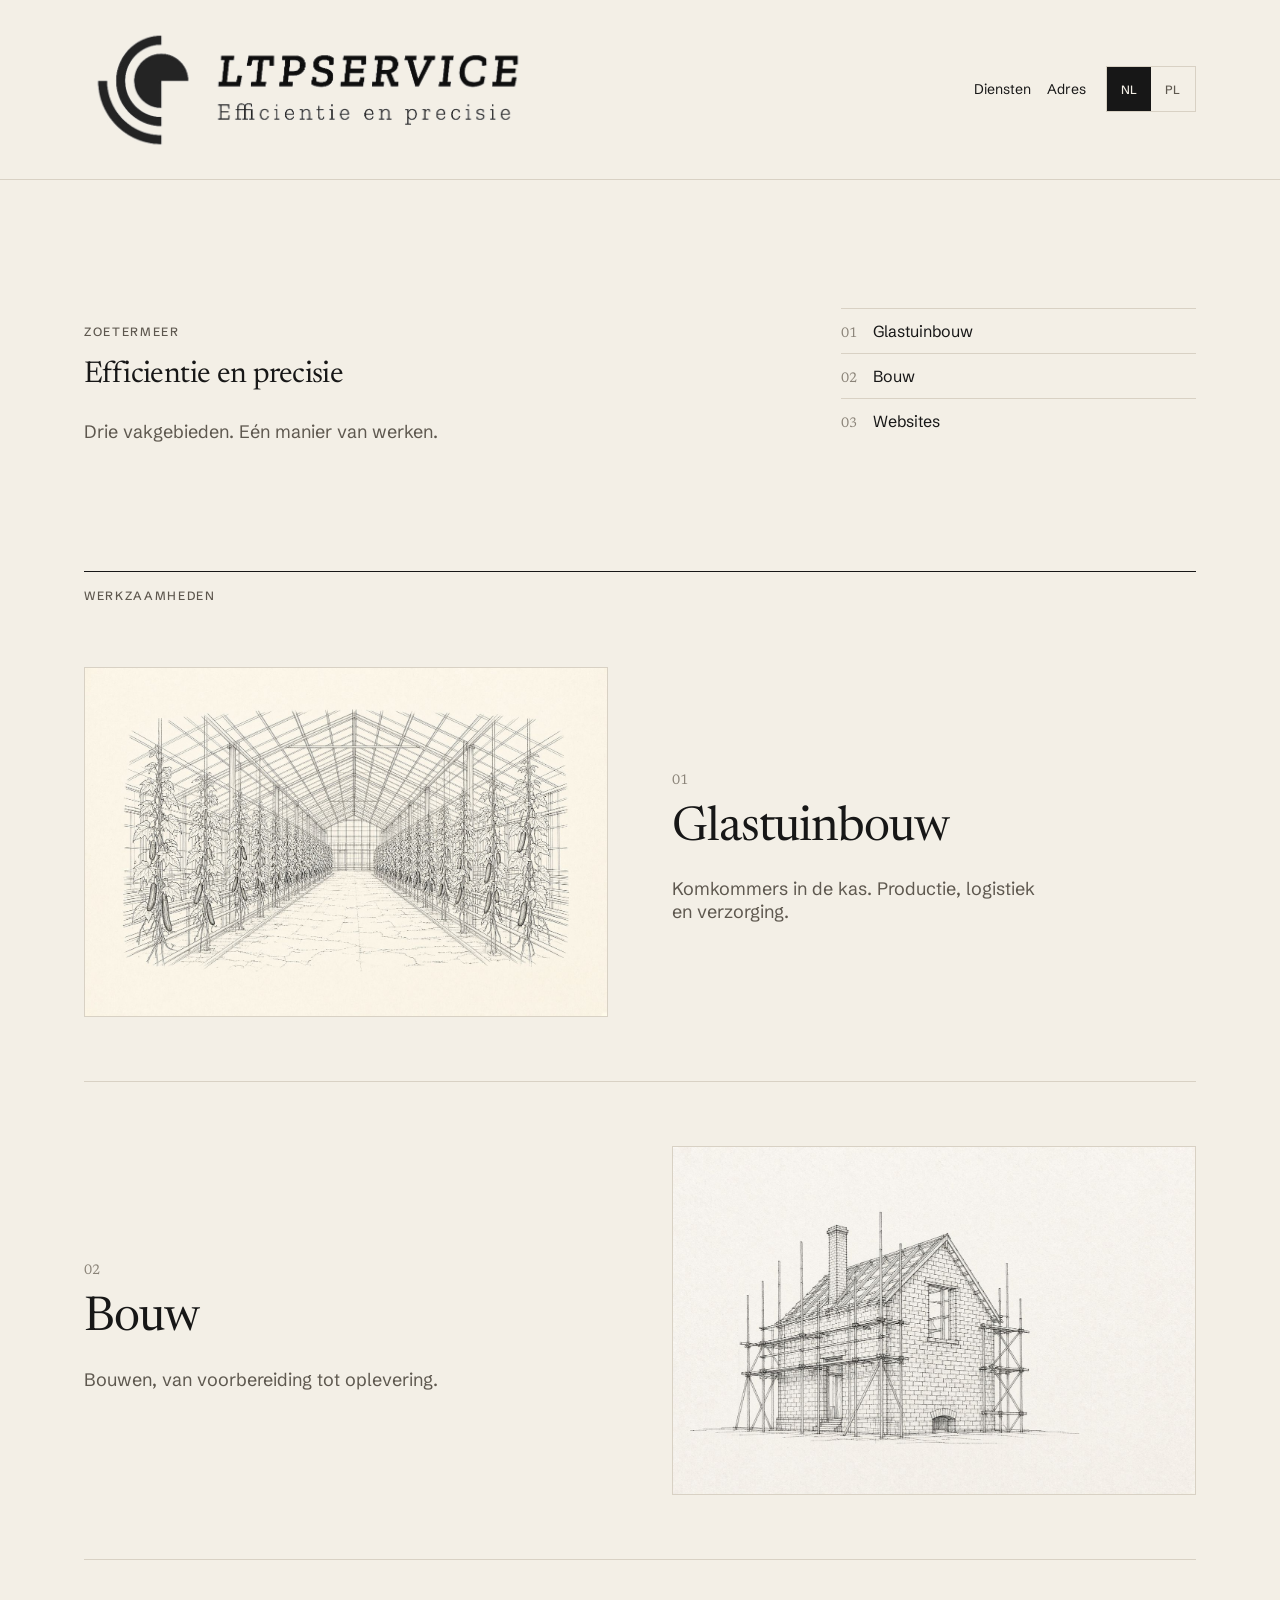
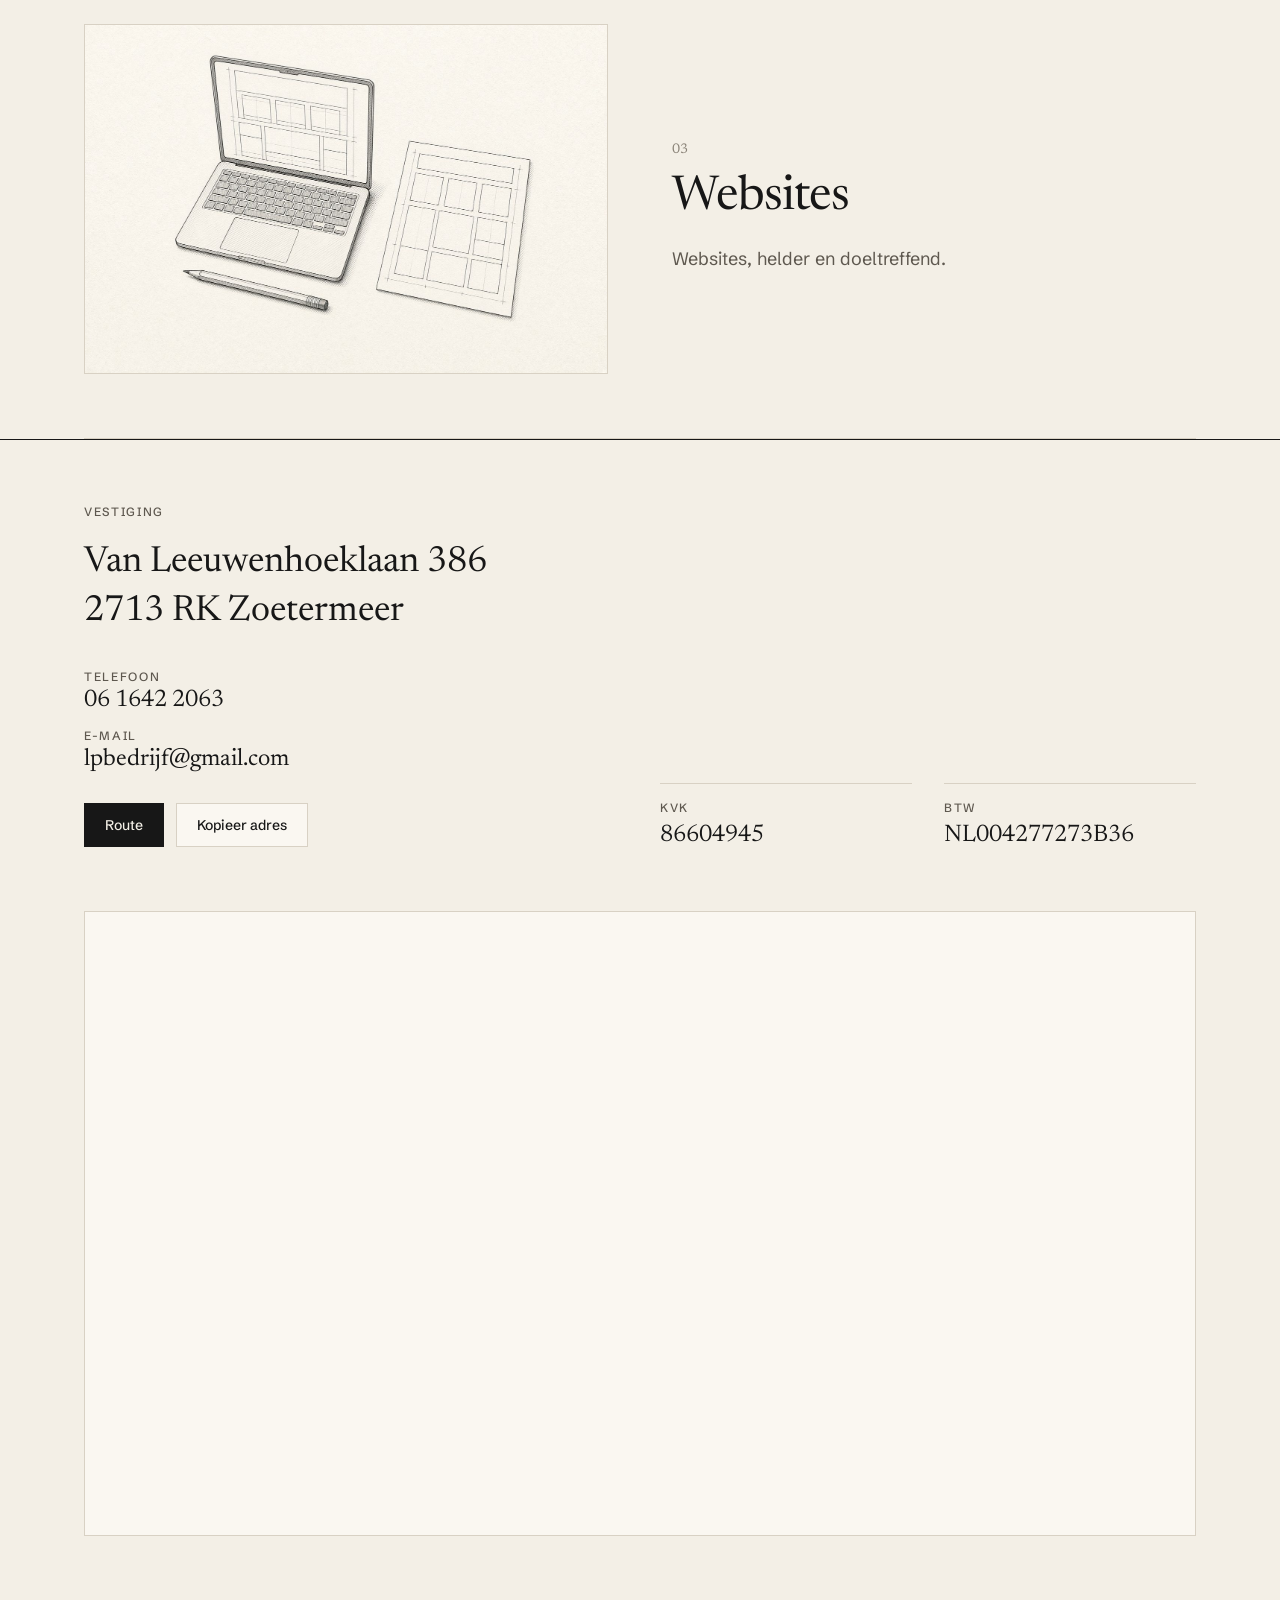
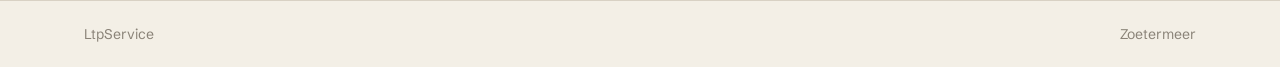
==== docs/index.html @ ec8507dd "Add the site for the ltp-service.nl domain." ====
<!DOCTYPE html>
<html lang="nl">
<head>
  <meta charset="utf-8">
  <meta name="viewport" content="width=device-width, initial-scale=1">
  <title>LtpService</title>
  <meta name="description" content="LtpService in Zoetermeer. Glastuinbouw, bouw en websites. Efficientie en precisie.">
  <meta name="theme-color" content="#f3efe6">
  <link rel="icon" href="logo.png">
  <link rel="preconnect" href="https://fonts.googleapis.com">
  <link rel="preconnect" href="https://fonts.gstatic.com" crossorigin>
  <link rel="stylesheet" href="https://fonts.googleapis.com/css2?family=Newsreader:ital,opsz,wght@0,6..72,400;0,6..72,500&family=Schibsted+Grotesk:wght@400;500;600&display=swap">
  <style>
    :root {
      --paper: #f3efe6;
      --ink: #171717;
      --muted: #5e584f;
      --faint: #8a8378;
      --line: #d8d1c4;
      --panel: #faf7f1;
      --sans: "Schibsted Grotesk", ui-sans-serif, system-ui, sans-serif;
      --serif: "Newsreader", Palatino, Georgia, serif;
    }
    * { box-sizing: border-box; }
    html { scroll-behavior: smooth; -webkit-font-smoothing: antialiased; }
    body { margin: 0; background: var(--paper); color: var(--ink); font-family: var(--sans); }
    h1, h2 { text-wrap: balance; }
    p { text-wrap: pretty; }
    a { color: inherit; text-decoration: none; }
    button, [role="button"] { cursor: pointer; }
    :focus-visible { outline: 2px solid var(--ink); outline-offset: 3px; }
    img { display: block; max-width: 100%; }
    .wrap { width: min(72rem, 100%); margin-inline: auto; padding-inline: 1.25rem; }
    header { position: sticky; top: 0; z-index: 10; background: var(--paper); border-bottom: 1px solid var(--line); }
    .bar { display: flex; flex-direction: column; gap: 1rem; padding-block: 1.25rem; }
    .logo { width: min(100%, 28rem); height: auto; }
    .tools { display: flex; align-items: center; gap: 1.25rem; }
    nav { display: flex; gap: 1rem; font-size: 0.875rem; }
    nav a:hover, .contact a:hover { color: var(--muted); }
    .langs { display: flex; border: 1px solid var(--line); }
    .langs button { min-width: 2.75rem; min-height: 2.75rem; border: 0; background: var(--paper); color: var(--muted); font: inherit; font-size: 0.75rem; font-weight: 500; letter-spacing: 0.04em; }
    .langs button[aria-pressed="true"] { background: var(--ink); color: var(--paper); }
    .hero { display: grid; gap: 3rem; padding-block: 4rem 3rem; }
    .kicker { margin: 0; font-size: 0.75rem; font-weight: 500; letter-spacing: 0.14em; text-transform: uppercase; color: var(--muted); }
    h1 { margin: 1rem 0 0; max-width: 36rem; font-family: var(--serif); font-weight: 400; font-size: 1.5rem; letter-spacing: -0.02em; line-height: 1.35; }
    .lead { margin: 1.5rem 0 0; max-width: 28rem; font-size: 1.125rem; color: var(--muted); }
    .index { list-style: none; margin: 0; padding: 0; display: flex; flex-direction: column; }
    .index a { display: flex; align-items: baseline; gap: 1rem; border-top: 1px solid var(--line); padding-block: 0.75rem; }
    .index a:hover span:last-child { color: var(--muted); }
    .num { font-family: var(--serif); font-size: 0.875rem; color: var(--faint); font-variant-numeric: tabular-nums; }
    .label { margin: 0; border-top: 1px solid var(--ink); padding-top: 1rem; font-size: 0.75rem; font-weight: 500; letter-spacing: 0.14em; text-transform: uppercase; color: var(--muted); }
    article { display: grid; align-items: center; gap: 2rem; border-bottom: 1px solid var(--line); padding-block: 3rem; scroll-margin-top: 12rem; }
    .frame { overflow: hidden; border: 1px solid var(--line); background: var(--panel); }
    .frame img { width: 100%; height: auto; transition: transform 400ms cubic-bezier(0.22, 1, 0.36, 1); }
    .frame:hover img { transform: scale(1.018); }
    h2 { margin: 0.75rem 0 0; font-family: var(--serif); font-weight: 400; font-size: 2.25rem; letter-spacing: -0.02em; line-height: 1.15; }
    article p:last-child { margin: 1.25rem 0 0; max-width: 24rem; font-size: 1.125rem; color: var(--muted); }
    #adres { scroll-margin-top: 12rem; border-top: 1px solid var(--ink); }
    .facts { display: grid; gap: 2.5rem; padding-block: 4rem; }
    address { margin-top: 1.25rem; font-family: var(--serif); font-style: normal; font-size: 1.875rem; line-height: 1.35; }
    .contact { display: flex; flex-direction: column; gap: 1rem; margin-top: 2rem; }
    .contact span:first-child { display: block; margin-bottom: 0.25rem; font-size: 0.75rem; font-weight: 500; letter-spacing: 0.14em; text-transform: uppercase; color: var(--muted); }
    .contact span:last-child { font-family: var(--serif); font-size: 1.5rem; }
    .actions { display: flex; flex-wrap: wrap; gap: 0.75rem; margin-top: 2rem; }
    .actions a, .actions button { display: inline-flex; align-items: center; min-height: 2.75rem; padding-inline: 1.25rem; border: 1px solid var(--line); background: var(--panel); color: var(--ink); font: inherit; font-size: 0.875rem; font-weight: 500; }
    .actions a { border-color: var(--ink); background: var(--ink); color: var(--paper); }
    dl { display: grid; gap: 2rem; align-content: end; margin: 0; }
    dt { font-size: 0.75rem; font-weight: 500; letter-spacing: 0.14em; text-transform: uppercase; color: var(--muted); }
    dd { margin: 0.5rem 0 0; font-family: var(--serif); font-size: 1.5rem; font-variant-numeric: tabular-nums; overflow-wrap: anywhere; }
    .reg { border-top: 1px solid var(--line); padding-top: 1rem; }
    .map { aspect-ratio: 1; overflow: hidden; border: 1px solid var(--line); background: var(--panel); margin-bottom: 4rem; }
    .map iframe { width: 100%; height: 100%; border: 0; }
    footer { border-top: 1px solid var(--line); }
    .foot { display: flex; justify-content: space-between; gap: 1rem; padding-block: 1.5rem; font-size: 0.875rem; color: var(--faint); }
    @media (min-width: 640px) {
      h1 { font-size: 1.875rem; }
      h2 { font-size: 3rem; }
      address { font-size: 2.25rem; }
      .hero { padding-block: 6rem; }
      dl { grid-template-columns: 1fr 1fr; }
    }
    @media (min-width: 768px) {
      article { grid-template-columns: 1fr 1fr; gap: 4rem; padding-block: 4rem; }
      article.reverse .frame { order: 2; }
      .facts { grid-template-columns: 1fr 1fr; }
      .map { aspect-ratio: 16 / 9; }
    }
    @media (min-width: 1024px) {
      .bar { flex-direction: row; align-items: center; justify-content: space-between; gap: 2.5rem; }
      .logo { max-width: 36rem; }
      .hero { grid-template-columns: 2fr 1fr; align-items: end; padding-block: 8rem; }
    }
    @media (prefers-reduced-motion: reduce) {
      html { scroll-behavior: auto; }
      .frame img { transition: none; }
      .frame:hover img { transform: none; }
    }
  </style>
</head>
<body>
  <header>
    <div class="wrap bar">
      <a href="#top" aria-label="LtpService"><img class="logo" src="logo.png" alt="LtpService"></a>
      <div class="tools">
        <nav>
          <a href="#werk" data-nl="Diensten" data-pl="Usługi">Diensten</a>
          <a href="#adres" data-nl="Adres" data-pl="Adres">Adres</a>
        </nav>
        <div class="langs" role="group" aria-label="Taal">
          <button type="button" id="lang-nl" aria-pressed="true">NL</button>
          <button type="button" id="lang-pl" aria-pressed="false">PL</button>
        </div>
      </div>
    </div>
  </header>
  <main id="top">
    <section class="wrap hero">
      <div>
        <p class="kicker">Zoetermeer</p>
        <h1>Efficientie en precisie</h1>
        <p class="lead" data-nl="Drie vakgebieden. Eén manier van werken." data-pl="Trzy dziedziny. Jeden sposób pracy.">Drie vakgebieden. Eén manier van werken.</p>
      </div>
      <ol class="index">
        <li><a href="#kas"><span class="num">01</span><span data-nl="Glastuinbouw" data-pl="Ogrodnictwo szklarniowe">Glastuinbouw</span></a></li>
        <li><a href="#bouw"><span class="num">02</span><span data-nl="Bouw" data-pl="Budownictwo">Bouw</span></a></li>
        <li><a href="#web"><span class="num">03</span><span data-nl="Websites" data-pl="Strony internetowe">Websites</span></a></li>
      </ol>
    </section>
    <section id="werk" class="wrap">
      <p class="label" data-nl="Werkzaamheden" data-pl="Działalność">Werkzaamheden</p>
      <article id="kas">
        <div class="frame"><img src="art/kas.jpg" width="1400" height="933" alt="Lijntekening van een komkommerkas" data-alt-nl="Lijntekening van een komkommerkas" data-alt-pl="Rysunek szklarni z ogórkami"></div>
        <div>
          <p class="num">01</p>
          <h2 data-nl="Glastuinbouw" data-pl="Ogrodnictwo szklarniowe">Glastuinbouw</h2>
          <p data-nl="Komkommers in de kas. Productie, logistiek en verzorging." data-pl="Ogórki szklarniowe. Produkcja, logistyka i pielęgnacja.">Komkommers in de kas. Productie, logistiek en verzorging.</p>
        </div>
      </article>
      <article id="bouw" class="reverse">
        <div class="frame"><img src="art/bouw.jpg" width="1400" height="933" alt="Lijntekening van een bouwplaats" data-alt-nl="Lijntekening van een bouwplaats" data-alt-pl="Rysunek budowy"></div>
        <div>
          <p class="num">02</p>
          <h2 data-nl="Bouw" data-pl="Budownictwo">Bouw</h2>
          <p data-nl="Bouwen, van voorbereiding tot oplevering." data-pl="Budowa, od przygotowania po odbiór.">Bouwen, van voorbereiding tot oplevering.</p>
        </div>
      </article>
      <article id="web">
        <div class="frame"><img src="art/web.jpg" width="1400" height="933" alt="Lijntekening van het maken van een website" data-alt-nl="Lijntekening van het maken van een website" data-alt-pl="Rysunek tworzenia strony internetowej"></div>
        <div>
          <p class="num">03</p>
          <h2 data-nl="Websites" data-pl="Strony internetowe">Websites</h2>
          <p data-nl="Websites, helder en doeltreffend." data-pl="Strony, czytelne i skuteczne.">Websites, helder en doeltreffend.</p>
        </div>
      </article>
    </section>
    <section id="adres">
      <div class="wrap facts">
        <div>
          <p class="kicker" data-nl="Vestiging" data-pl="Siedziba">Vestiging</p>
          <address>Van Leeuwenhoeklaan 386<br>2713 RK Zoetermeer</address>
          <div class="contact">
            <a href="tel:+31616422063"><span data-nl="Telefoon" data-pl="Telefon">Telefoon</span><span>06 1642 2063</span></a>
            <a href="mailto:lpbedrijf@gmail.com"><span>E-mail</span><span>lpbedrijf@gmail.com</span></a>
          </div>
          <div class="actions">
            <a href="https://www.google.com/maps/search/?api=1&query=Van+Leeuwenhoeklaan+386,+2713+RK+Zoetermeer" target="_blank" rel="noreferrer" data-nl="Route" data-pl="Dojazd">Route</a>
            <button type="button" id="copy" data-nl="Kopieer adres" data-pl="Kopiuj adres" data-done-nl="Gekopieerd" data-done-pl="Skopiowano">Kopieer adres</button>
          </div>
        </div>
        <dl>
          <div class="reg"><dt>KvK</dt><dd>86604945</dd></div>
          <div class="reg"><dt>BTW</dt><dd>NL004277273B36</dd></div>
        </dl>
      </div>
      <div class="wrap">
        <div class="map">
          <iframe id="map" title="LtpService op Google Maps" src="https://maps.google.com/maps?q=Van+Leeuwenhoeklaan+386,+2713+RK+Zoetermeer&z=16&hl=nl&output=embed" loading="lazy" referrerpolicy="no-referrer-when-downgrade" allowfullscreen></iframe>
        </div>
      </div>
    </section>
  </main>
  <footer>
    <div class="wrap foot"><span>LtpService</span><span>Zoetermeer</span></div>
  </footer>
  <script>
    var lang = "nl";
    function apply(next) {
      lang = next;
      document.documentElement.lang = next;
      localStorage.setItem("ltp-lang", next);
      document.querySelectorAll("[data-nl]").forEach(function (el) {
        el.textContent = el.getAttribute("data-" + next);
      });
      document.querySelectorAll("[data-alt-nl]").forEach(function (el) {
        el.alt = el.getAttribute("data-alt-" + next);
      });
      document.getElementById("lang-nl").setAttribute("aria-pressed", next === "nl");
      document.getElementById("lang-pl").setAttribute("aria-pressed", next === "pl");
      document.querySelector(".langs").setAttribute("aria-label", next === "nl" ? "Taal" : "Język");
      var map = document.getElementById("map");
      map.title = next === "nl" ? "LtpService op Google Maps" : "LtpService w Google Maps";
      map.src = "https://maps.google.com/maps?q=Van+Leeuwenhoeklaan+386,+2713+RK+Zoetermeer&z=16&hl=" + next + "&output=embed";
    }
    document.getElementById("lang-nl").onclick = function () { apply("nl"); };
    document.getElementById("lang-pl").onclick = function () { apply("pl"); };
    document.getElementById("copy").onclick = function () {
      var button = this;
      navigator.clipboard.writeText("Van Leeuwenhoeklaan 386\n2713 RK Zoetermeer").then(function () {
        button.textContent = button.getAttribute("data-done-" + lang);
        setTimeout(function () { button.textContent = button.getAttribute("data-" + lang); }, 1800);
      });
    };
    var saved = localStorage.getItem("ltp-lang");
    if (saved === "pl" || saved === "nl") apply(saved);
  </script>
</body>
</html>
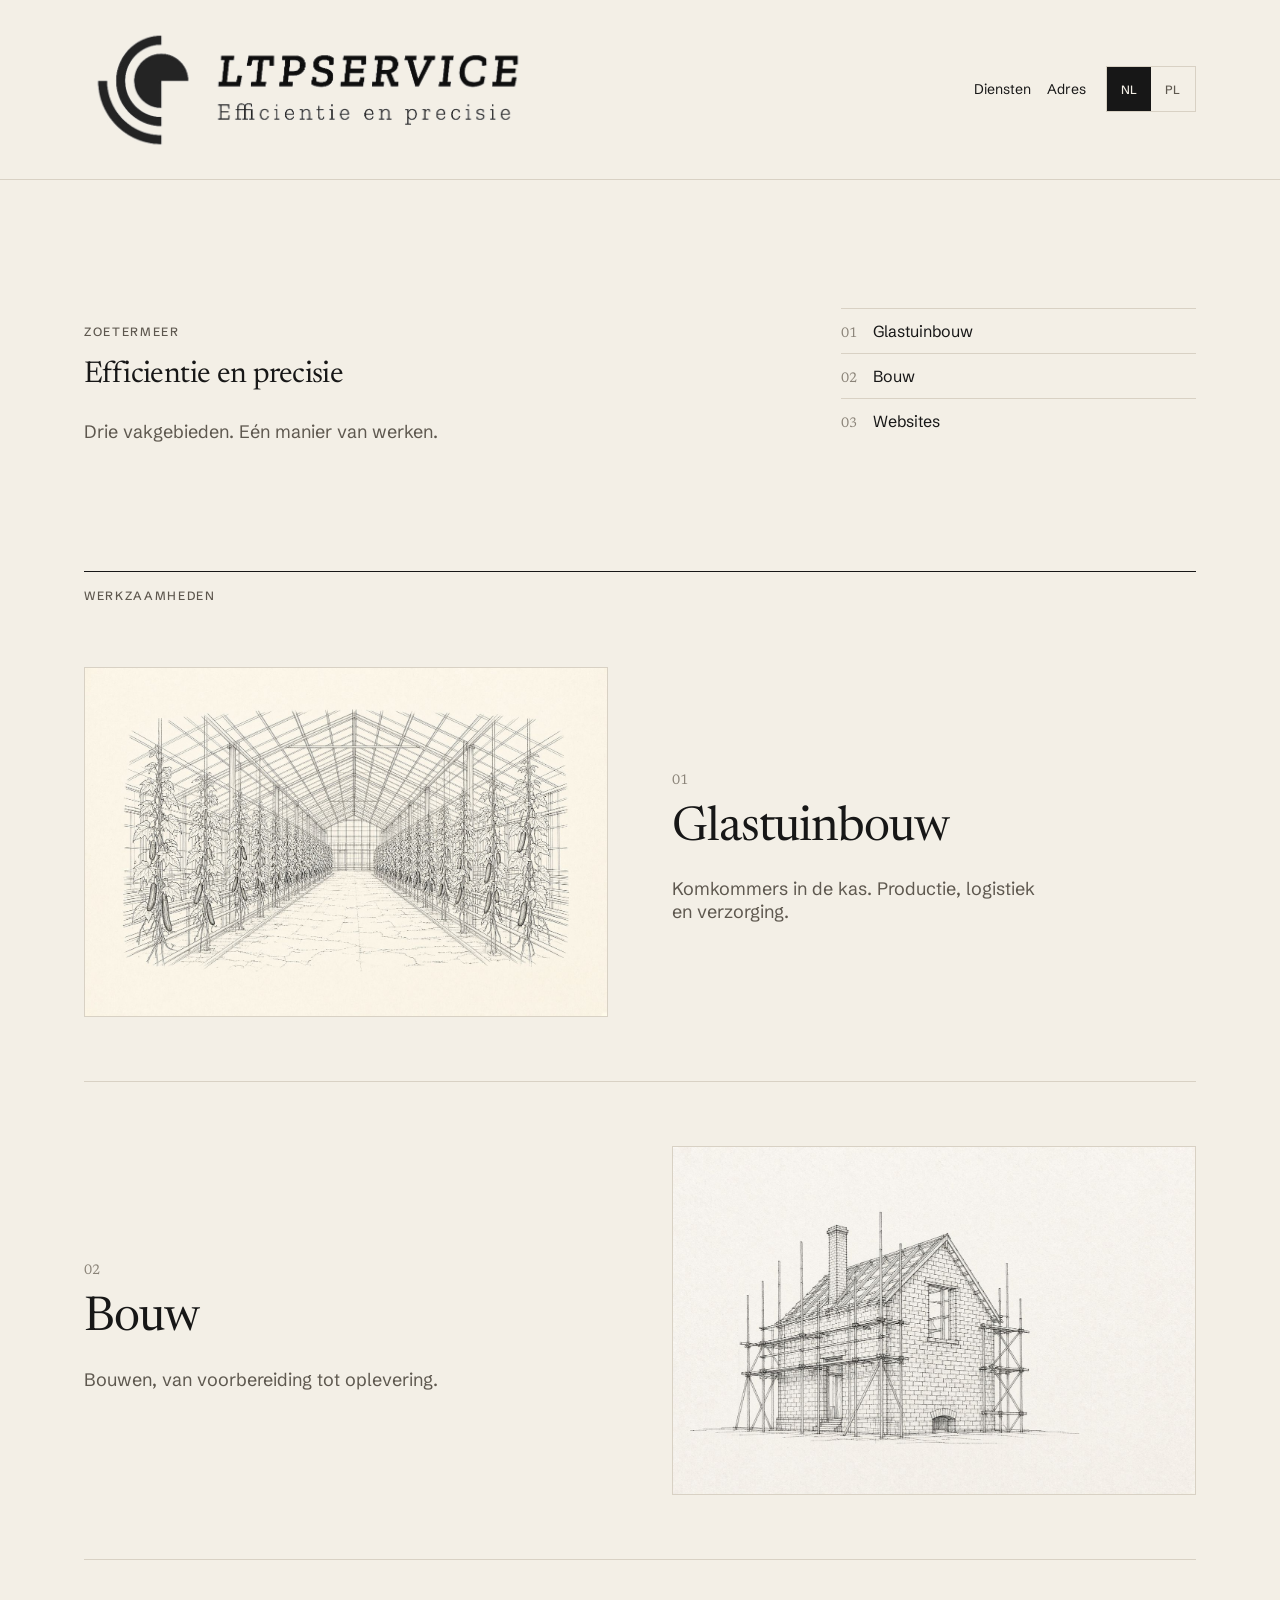
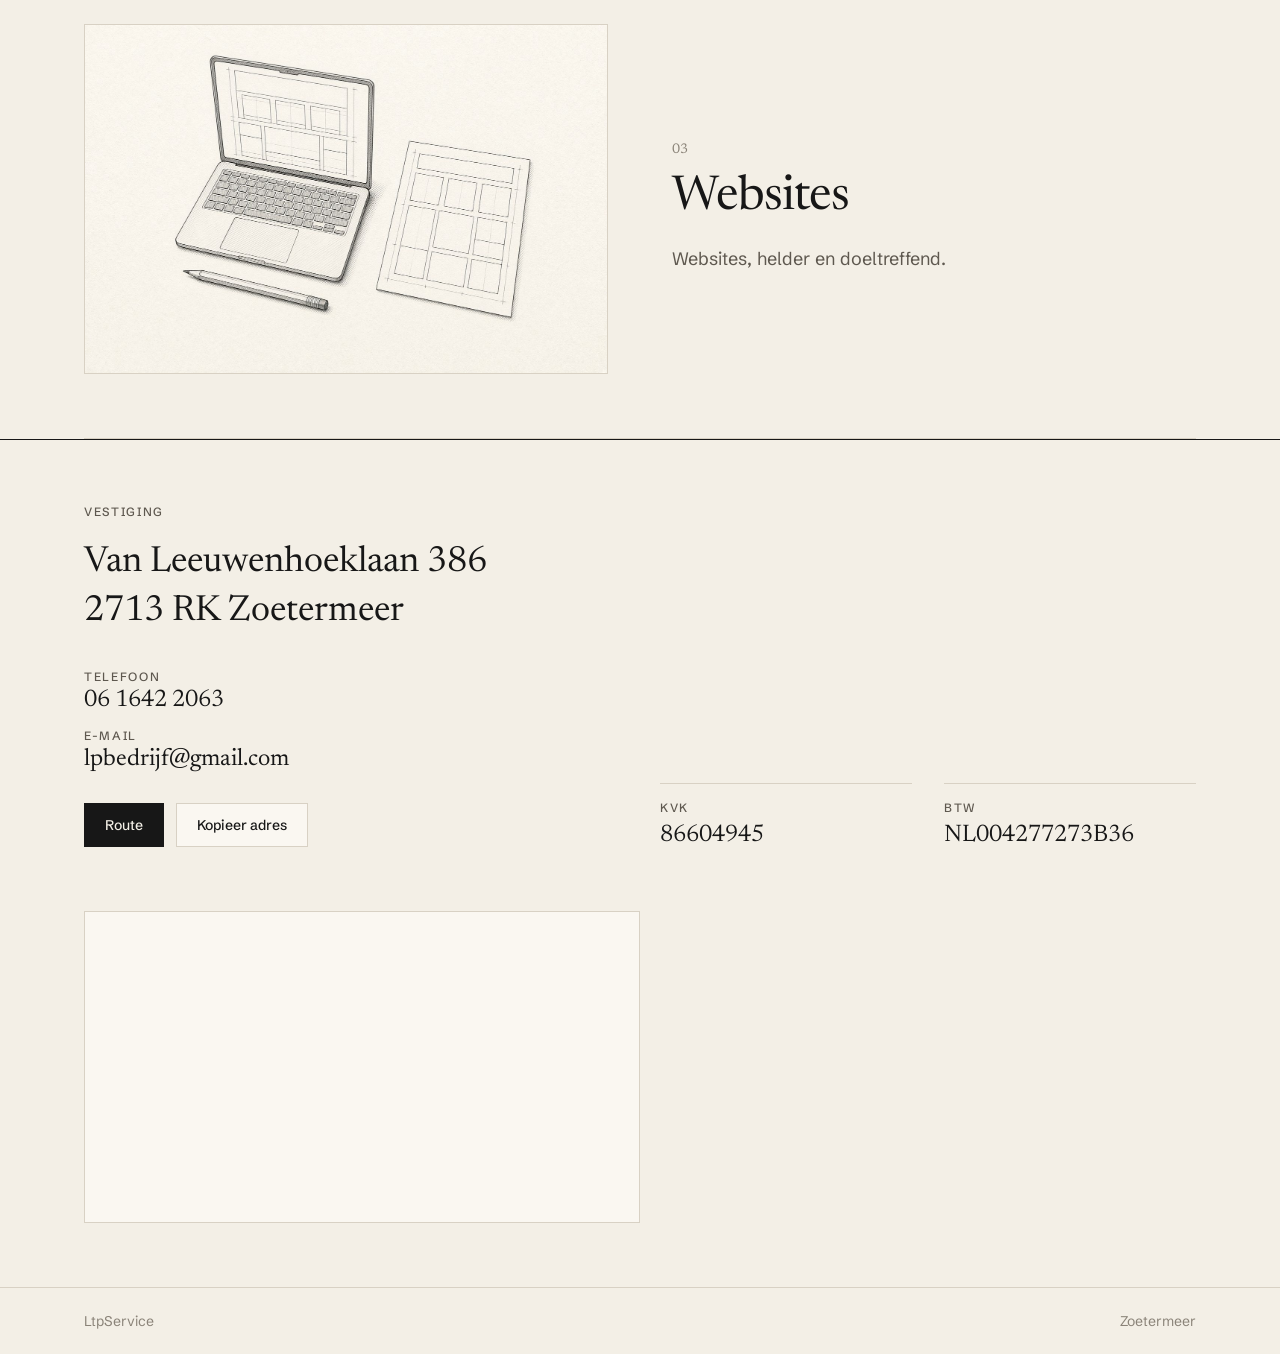
==== commit 01e190bc: "Halveer de kaart bij het adres." ====
--- a/docs/index.html
+++ b/docs/index.html
@@ -68,7 +68,7 @@
     dt { font-size: 0.75rem; font-weight: 500; letter-spacing: 0.14em; text-transform: uppercase; color: var(--muted); }
     dd { margin: 0.5rem 0 0; font-family: var(--serif); font-size: 1.5rem; font-variant-numeric: tabular-nums; overflow-wrap: anywhere; }
     .reg { border-top: 1px solid var(--line); padding-top: 1rem; }
-    .map { aspect-ratio: 1; overflow: hidden; border: 1px solid var(--line); background: var(--panel); margin-bottom: 4rem; }
+    .map { width: 50%; aspect-ratio: 1; overflow: hidden; border: 1px solid var(--line); background: var(--panel); margin-bottom: 4rem; }
     .map iframe { width: 100%; height: 100%; border: 0; }
     footer { border-top: 1px solid var(--line); }
     .foot { display: flex; justify-content: space-between; gap: 1rem; padding-block: 1.5rem; font-size: 0.875rem; color: var(--faint); }
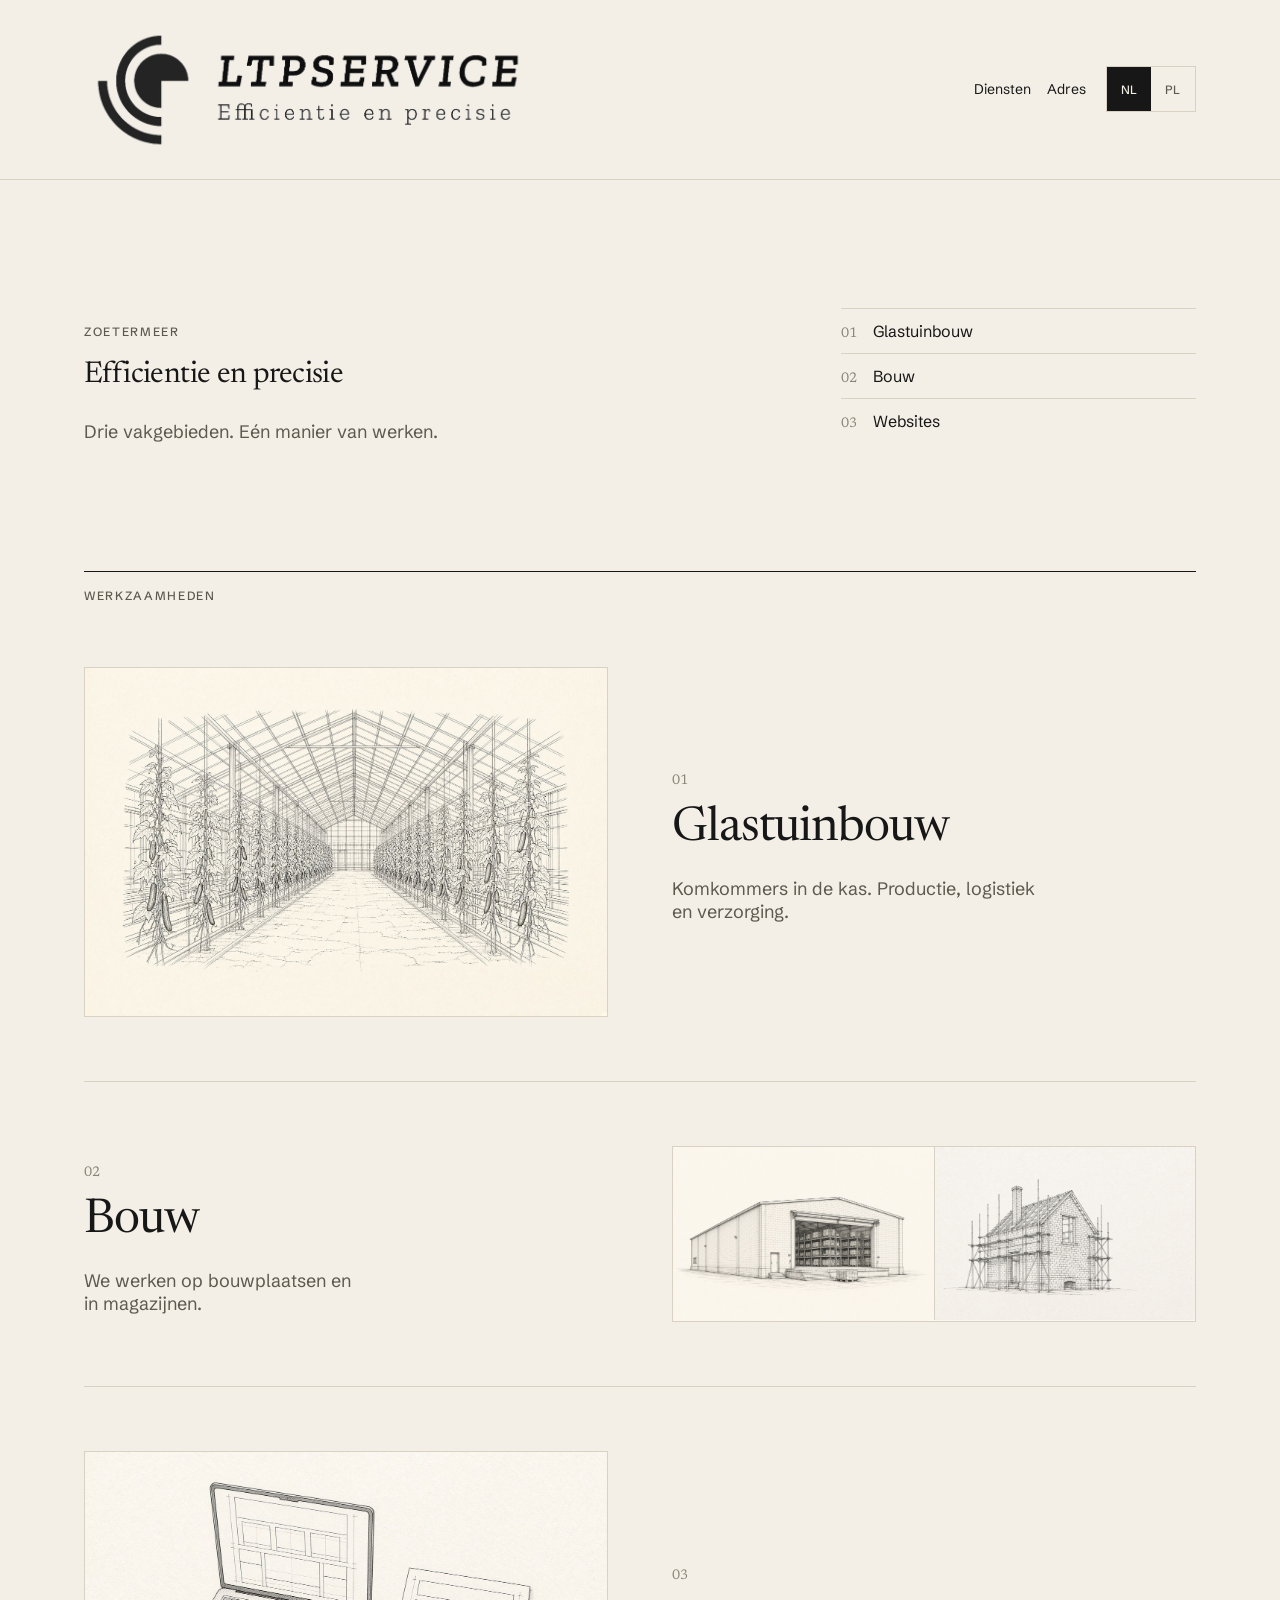
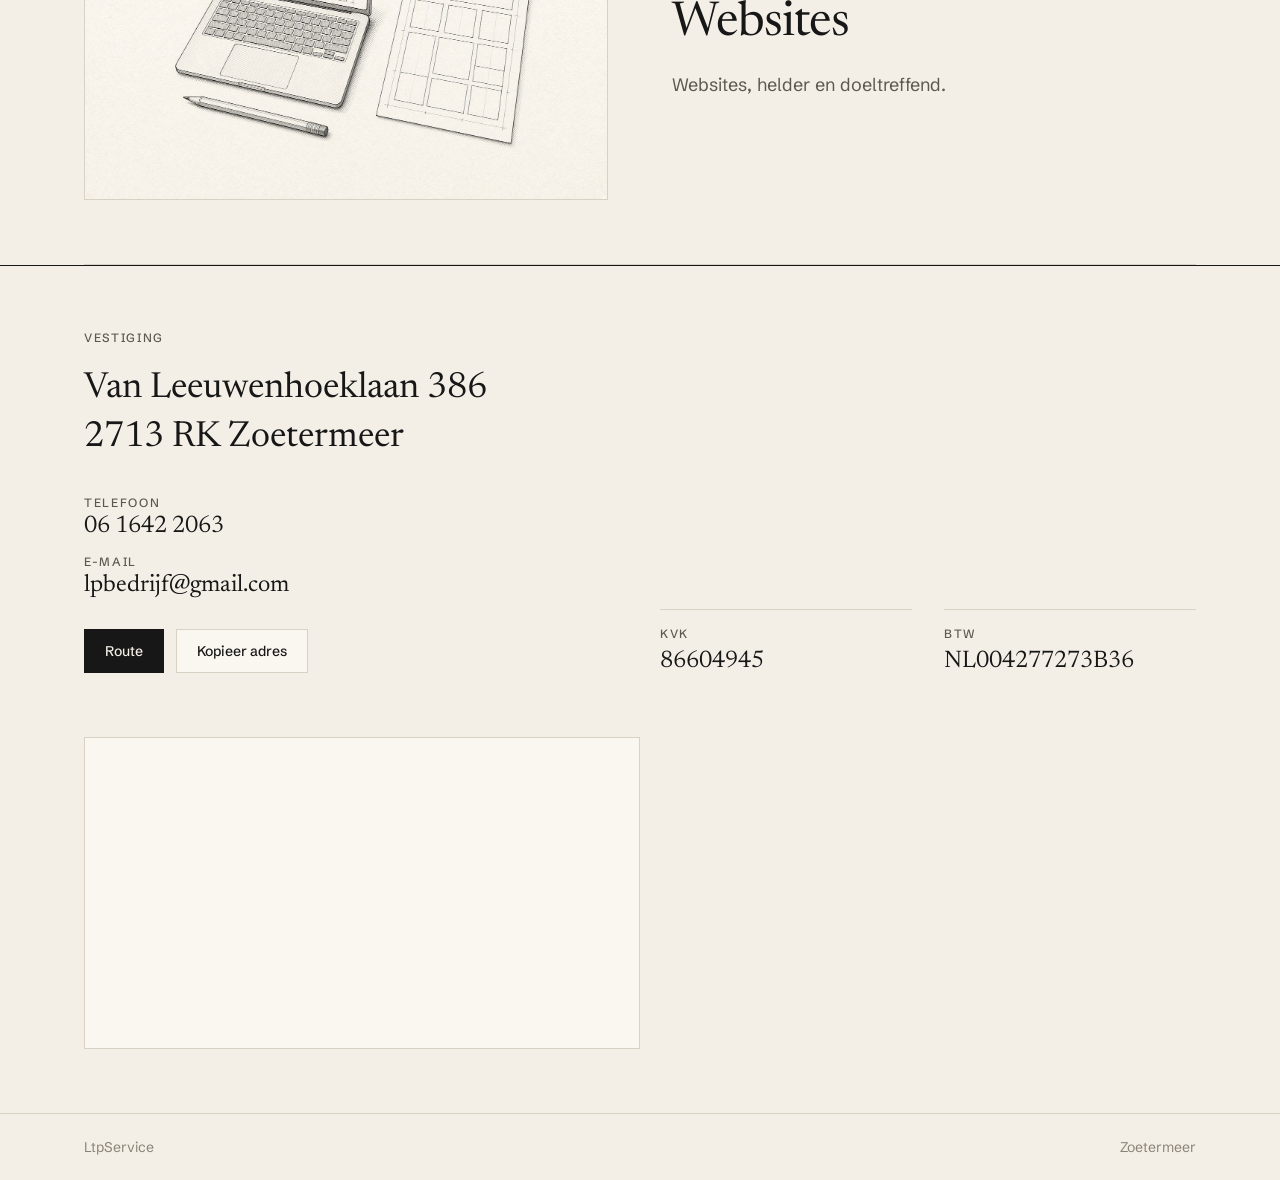
==== commit 335d580b: "Bouw: magazijn en bouwplaats naast elkaar, nieuwe tekst." ====
--- a/docs/index.html
+++ b/docs/index.html
@@ -51,6 +51,8 @@
     .label { margin: 0; border-top: 1px solid var(--ink); padding-top: 1rem; font-size: 0.75rem; font-weight: 500; letter-spacing: 0.14em; text-transform: uppercase; color: var(--muted); }
     article { display: grid; align-items: center; gap: 2rem; border-bottom: 1px solid var(--line); padding-block: 3rem; scroll-margin-top: 12rem; }
     .frame { overflow: hidden; border: 1px solid var(--line); background: var(--panel); }
+    .pair { display: grid; grid-template-columns: 1fr 1fr; }
+    .pair img + img { border-left: 1px solid var(--line); }
     .frame img { width: 100%; height: auto; transition: transform 400ms cubic-bezier(0.22, 1, 0.36, 1); }
     .frame:hover img { transform: scale(1.018); }
     h2 { margin: 0.75rem 0 0; font-family: var(--serif); font-weight: 400; font-size: 2.25rem; letter-spacing: -0.02em; line-height: 1.15; }
@@ -137,11 +139,14 @@
         </div>
       </article>
       <article id="bouw" class="reverse">
-        <div class="frame"><img src="art/bouw.jpg" width="1400" height="933" alt="Lijntekening van een bouwplaats" data-alt-nl="Lijntekening van een bouwplaats" data-alt-pl="Rysunek budowy"></div>
+        <div class="frame pair">
+          <img src="art/magazijn.jpg" width="1400" height="933" alt="Lijntekening van een magazijn" data-alt-nl="Lijntekening van een magazijn" data-alt-pl="Rysunek magazynu">
+          <img src="art/bouw.jpg" width="1400" height="933" alt="Lijntekening van een bouwplaats" data-alt-nl="Lijntekening van een bouwplaats" data-alt-pl="Rysunek budowy">
+        </div>
         <div>
           <p class="num">02</p>
           <h2 data-nl="Bouw" data-pl="Budownictwo">Bouw</h2>
-          <p data-nl="Bouwen, van voorbereiding tot oplevering." data-pl="Budowa, od przygotowania po odbiór.">Bouwen, van voorbereiding tot oplevering.</p>
+          <p data-nl="We werken op bouwplaatsen en in magazijnen." data-pl="Działamy na budowach i magazynach.">We werken op bouwplaatsen en in magazijnen.</p>
         </div>
       </article>
       <article id="web">
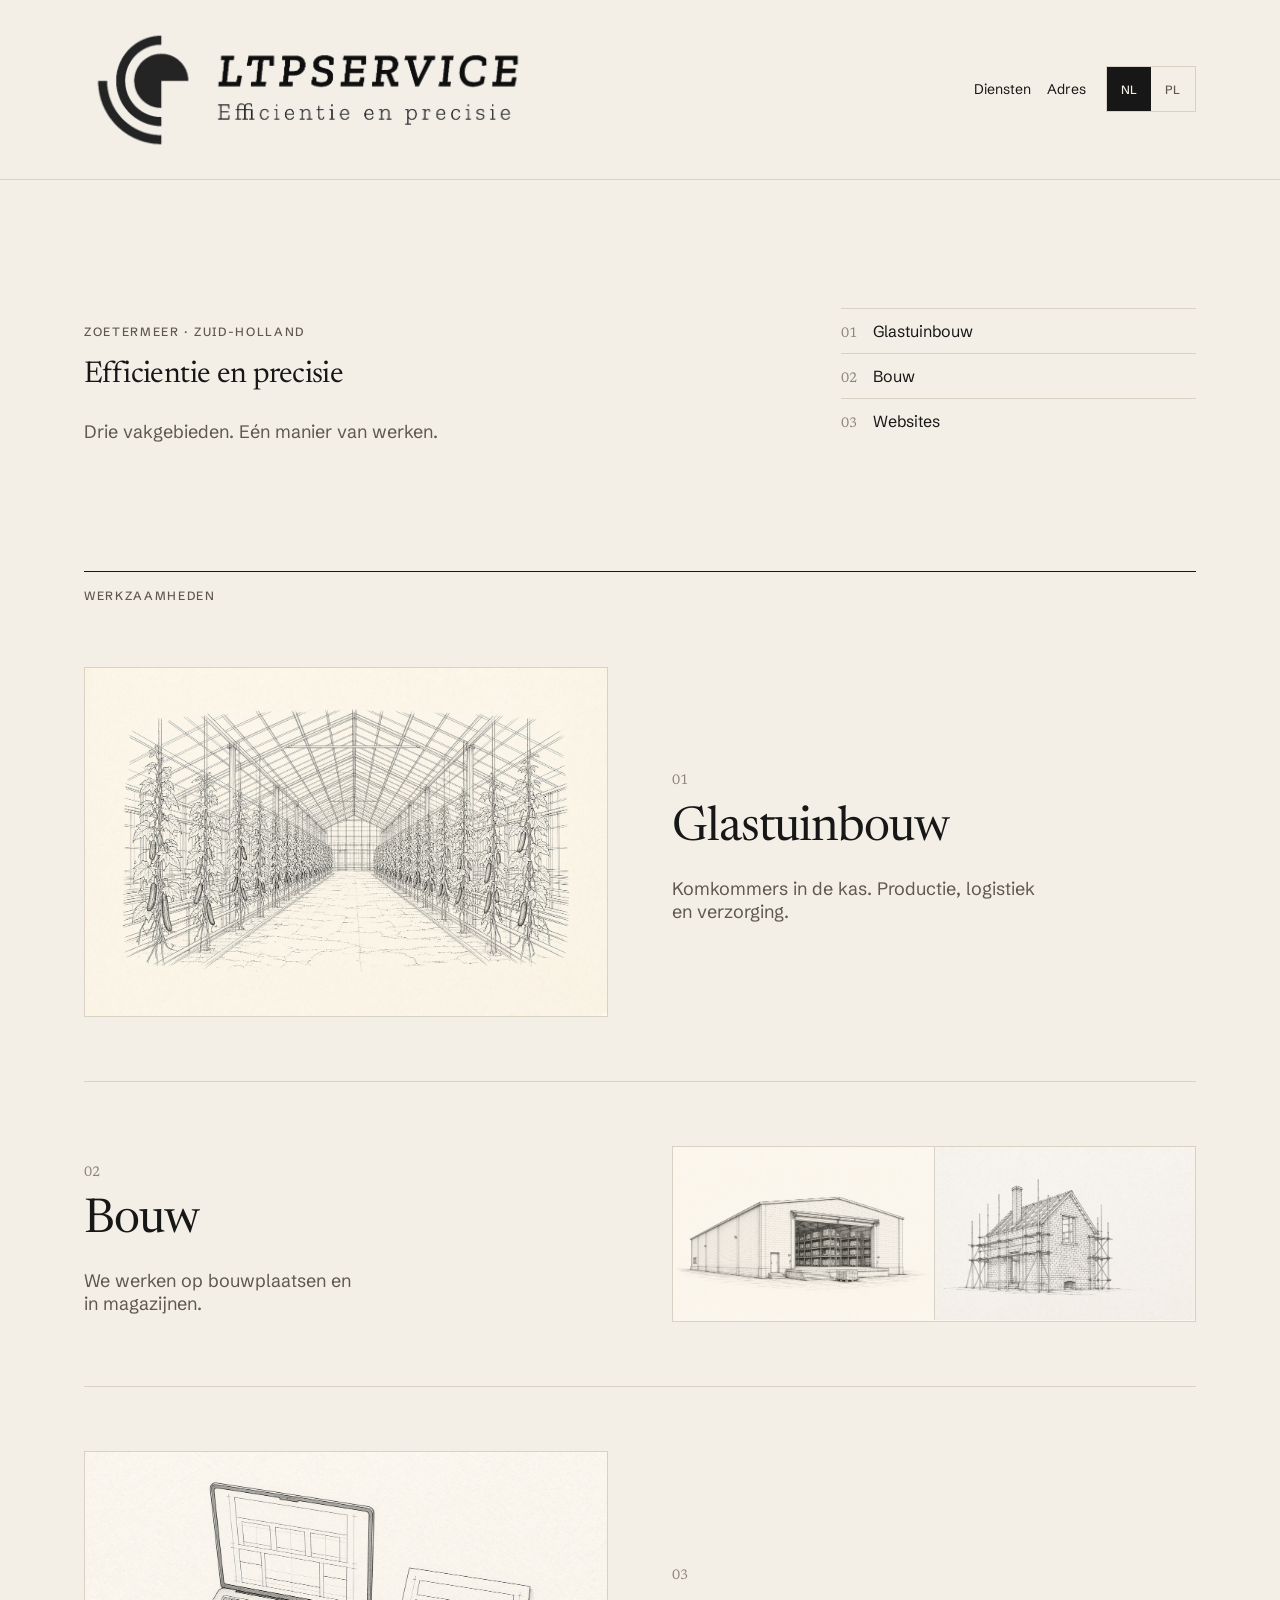
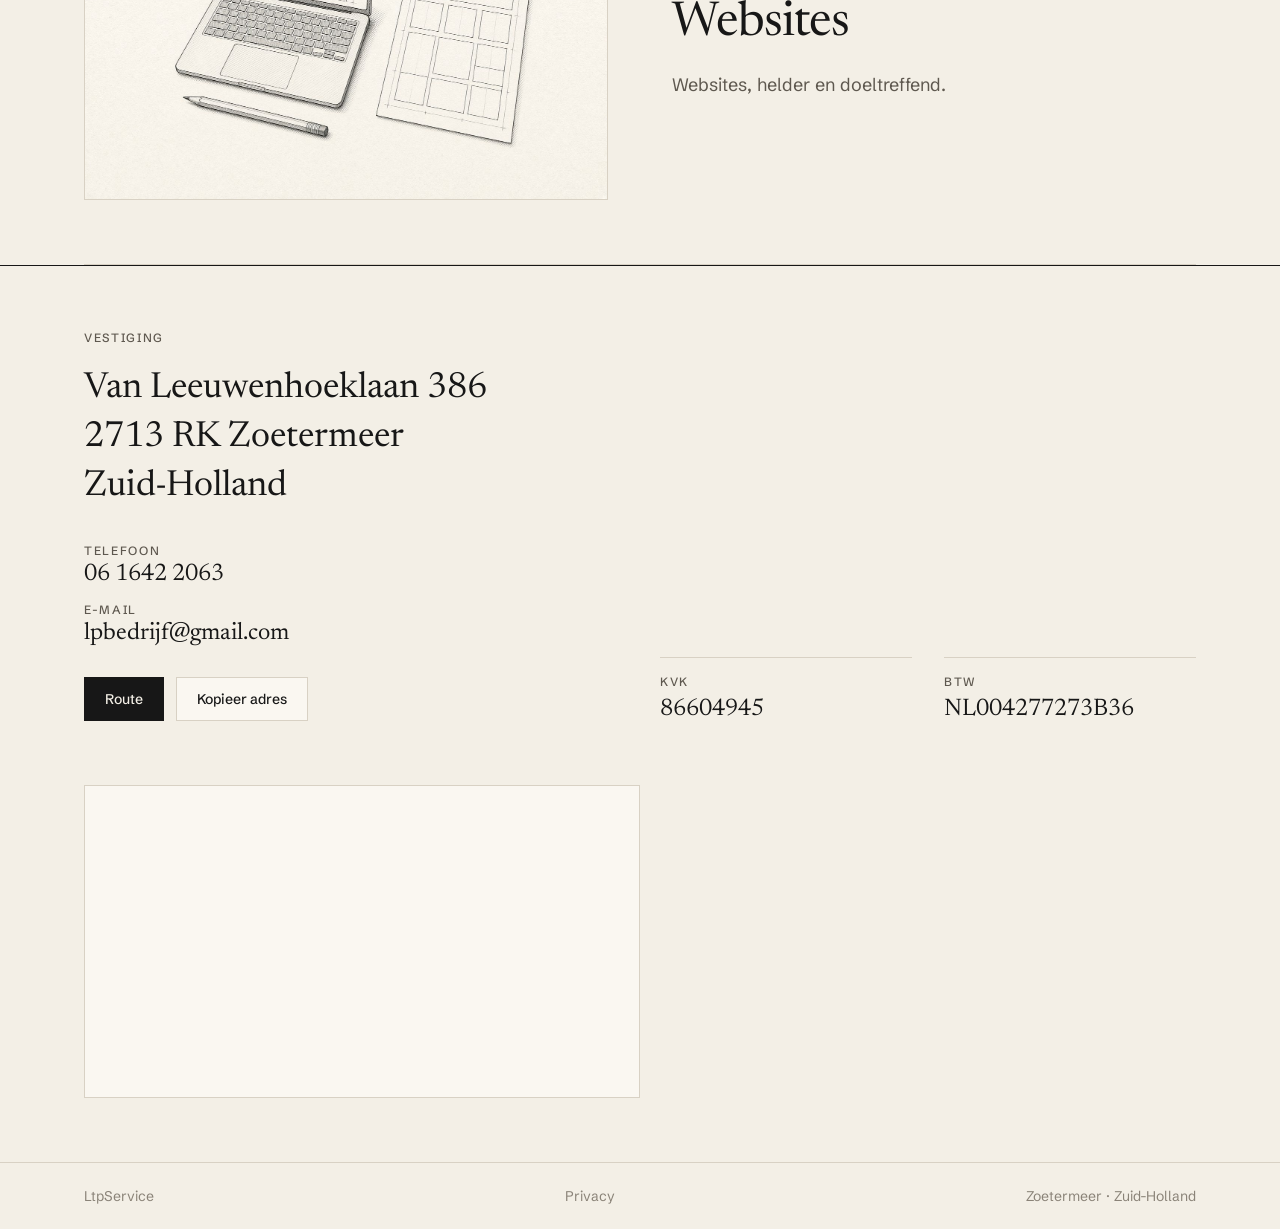
==== commit 606804d4: "Privacyverklaring (NL/EN) en regio Zuid-Holland." ====
--- a/docs/index.html
+++ b/docs/index.html
@@ -118,7 +118,7 @@
   <main id="top">
     <section class="wrap hero">
       <div>
-        <p class="kicker">Zoetermeer</p>
+        <p class="kicker">Zoetermeer · Zuid-Holland</p>
         <h1>Efficientie en precisie</h1>
         <p class="lead" data-nl="Drie vakgebieden. Eén manier van werken." data-pl="Trzy dziedziny. Jeden sposób pracy.">Drie vakgebieden. Eén manier van werken.</p>
       </div>
@@ -162,13 +162,13 @@
       <div class="wrap facts">
         <div>
           <p class="kicker" data-nl="Vestiging" data-pl="Siedziba">Vestiging</p>
-          <address>Van Leeuwenhoeklaan 386<br>2713 RK Zoetermeer</address>
+          <address>Van Leeuwenhoeklaan 386<br>2713 RK Zoetermeer<br>Zuid-Holland</address>
           <div class="contact">
             <a href="tel:+31616422063"><span data-nl="Telefoon" data-pl="Telefon">Telefoon</span><span>06 1642 2063</span></a>
             <a href="mailto:lpbedrijf@gmail.com"><span>E-mail</span><span>lpbedrijf@gmail.com</span></a>
           </div>
           <div class="actions">
-            <a href="https://www.google.com/maps/search/?api=1&query=Van+Leeuwenhoeklaan+386,+2713+RK+Zoetermeer" target="_blank" rel="noreferrer" data-nl="Route" data-pl="Dojazd">Route</a>
+            <a href="https://www.google.com/maps/search/?api=1&query=Van+Leeuwenhoeklaan+386,+2713+RK+Zoetermeer,+Zuid-Holland" target="_blank" rel="noreferrer" data-nl="Route" data-pl="Dojazd">Route</a>
             <button type="button" id="copy" data-nl="Kopieer adres" data-pl="Kopiuj adres" data-done-nl="Gekopieerd" data-done-pl="Skopiowano">Kopieer adres</button>
           </div>
         </div>
@@ -179,13 +179,13 @@
       </div>
       <div class="wrap">
         <div class="map">
-          <iframe id="map" title="LtpService op Google Maps" src="https://maps.google.com/maps?q=Van+Leeuwenhoeklaan+386,+2713+RK+Zoetermeer&z=16&hl=nl&output=embed" loading="lazy" referrerpolicy="no-referrer-when-downgrade" allowfullscreen></iframe>
+          <iframe id="map" title="LtpService op Google Maps" src="https://maps.google.com/maps?q=Van+Leeuwenhoeklaan+386,+2713+RK+Zoetermeer,+Zuid-Holland&z=16&hl=nl&output=embed" loading="lazy" referrerpolicy="no-referrer-when-downgrade" allowfullscreen></iframe>
         </div>
       </div>
     </section>
   </main>
   <footer>
-    <div class="wrap foot"><span>LtpService</span><span>Zoetermeer</span></div>
+    <div class="wrap foot"><span>LtpService</span><a href="privacy.html" data-nl="Privacy" data-pl="Prywatność">Privacy</a><span>Zoetermeer · Zuid-Holland</span></div>
   </footer>
   <script>
     var lang = "nl";
@@ -204,13 +204,13 @@
       document.querySelector(".langs").setAttribute("aria-label", next === "nl" ? "Taal" : "Język");
       var map = document.getElementById("map");
       map.title = next === "nl" ? "LtpService op Google Maps" : "LtpService w Google Maps";
-      map.src = "https://maps.google.com/maps?q=Van+Leeuwenhoeklaan+386,+2713+RK+Zoetermeer&z=16&hl=" + next + "&output=embed";
+      map.src = "https://maps.google.com/maps?q=Van+Leeuwenhoeklaan+386,+2713+RK+Zoetermeer,+Zuid-Holland&z=16&hl=" + next + "&output=embed";
     }
     document.getElementById("lang-nl").onclick = function () { apply("nl"); };
     document.getElementById("lang-pl").onclick = function () { apply("pl"); };
     document.getElementById("copy").onclick = function () {
       var button = this;
-      navigator.clipboard.writeText("Van Leeuwenhoeklaan 386\n2713 RK Zoetermeer").then(function () {
+      navigator.clipboard.writeText("Van Leeuwenhoeklaan 386\n2713 RK Zoetermeer\nZuid-Holland").then(function () {
         button.textContent = button.getAttribute("data-done-" + lang);
         setTimeout(function () { button.textContent = button.getAttribute("data-" + lang); }, 1800);
       });
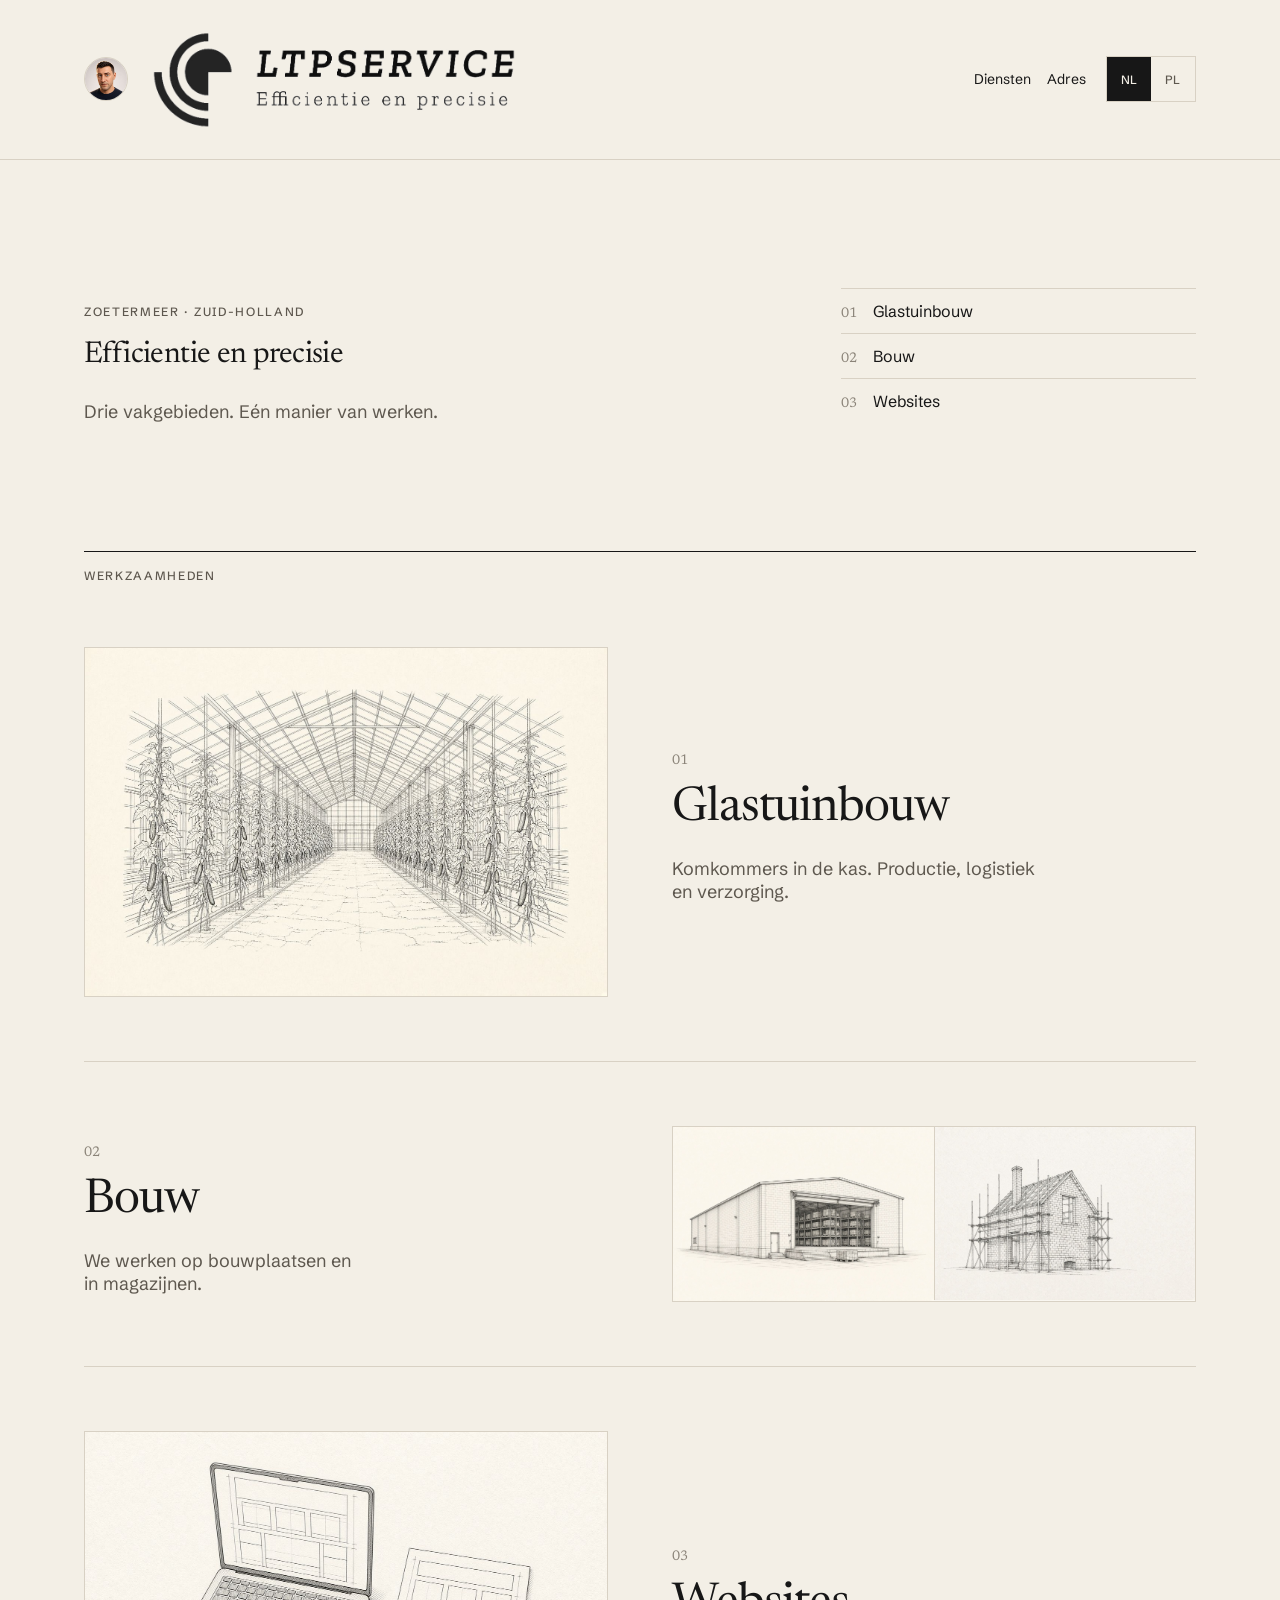
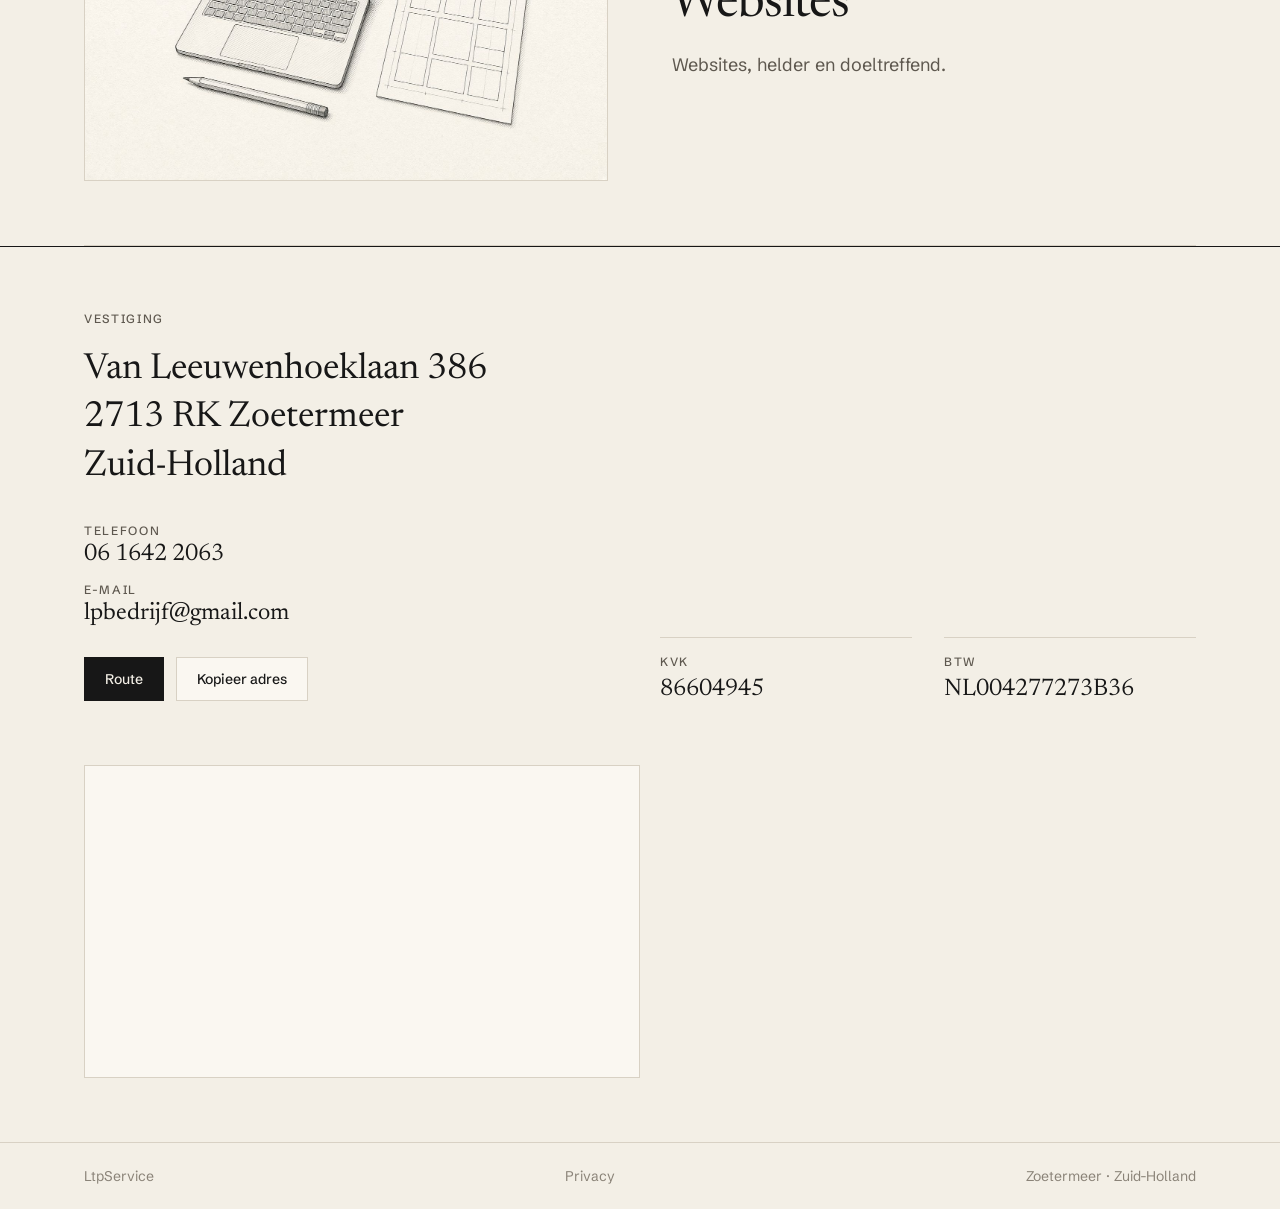
==== commit 7d592ce3: "Kleine avatar naast het logo." ====
--- a/docs/index.html
+++ b/docs/index.html
@@ -33,7 +33,9 @@
     .wrap { width: min(72rem, 100%); margin-inline: auto; padding-inline: 1.25rem; }
     header { position: sticky; top: 0; z-index: 10; background: var(--paper); border-bottom: 1px solid var(--line); }
     .bar { display: flex; flex-direction: column; gap: 1rem; padding-block: 1.25rem; }
-    .logo { width: min(100%, 28rem); height: auto; }
+    .brand { display: flex; align-items: center; gap: 0.85rem; min-width: 0; text-decoration: none; }
+    .avatar { width: 2.75rem; height: 2.75rem; flex: none; border-radius: 50%; object-fit: cover; border: 1px solid var(--line); }
+    .logo { width: min(100%, 24rem); height: auto; }
     .tools { display: flex; align-items: center; gap: 1.25rem; }
     nav { display: flex; gap: 1rem; font-size: 0.875rem; }
     nav a:hover, .contact a:hover { color: var(--muted); }
@@ -102,7 +104,7 @@
 <body>
   <header>
     <div class="wrap bar">
-      <a href="#top" aria-label="LtpService"><img class="logo" src="logo.png" alt="LtpService"></a>
+      <a class="brand" href="#top" aria-label="LtpService"><img class="avatar" src="lukas.jpg" alt="Lukas"><img class="logo" src="logo.png" alt="LtpService"></a>
       <div class="tools">
         <nav>
           <a href="#werk" data-nl="Diensten" data-pl="Usługi">Diensten</a>
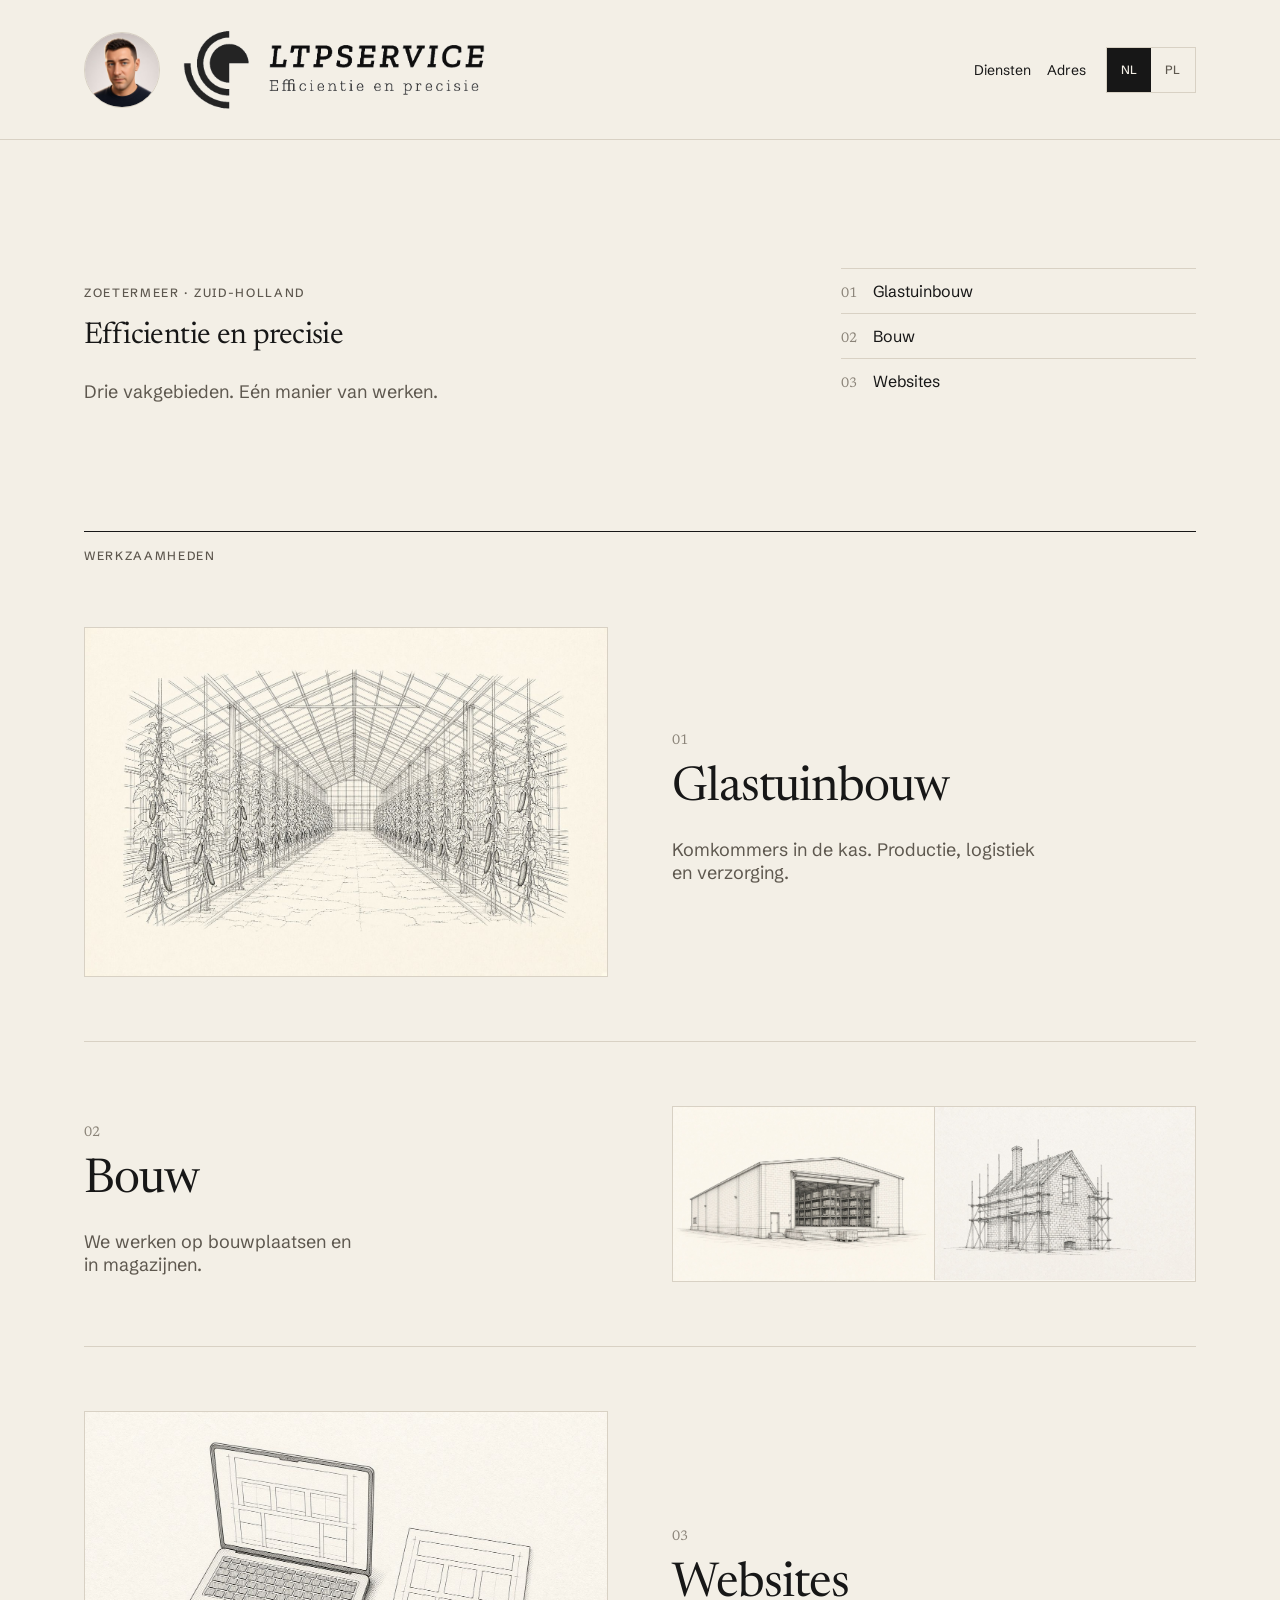
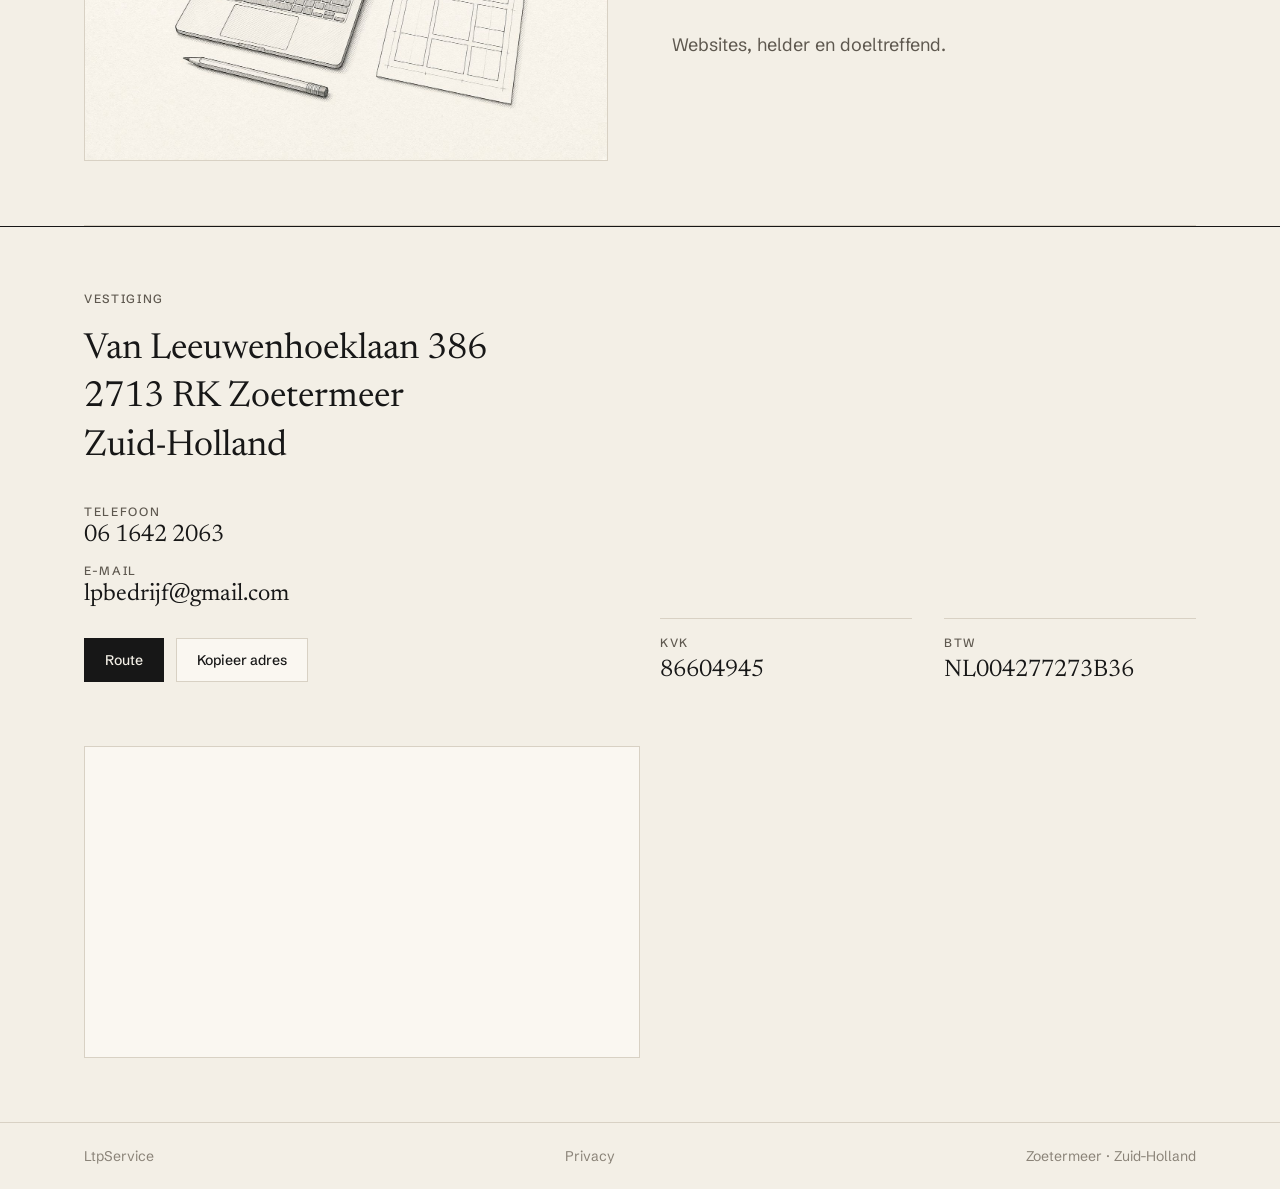
==== commit 35e6e27d: "Avatar groter en direct naast het logo." ====
--- a/docs/index.html
+++ b/docs/index.html
@@ -33,9 +33,9 @@
     .wrap { width: min(72rem, 100%); margin-inline: auto; padding-inline: 1.25rem; }
     header { position: sticky; top: 0; z-index: 10; background: var(--paper); border-bottom: 1px solid var(--line); }
     .bar { display: flex; flex-direction: column; gap: 1rem; padding-block: 1.25rem; }
-    .brand { display: flex; align-items: center; gap: 0.85rem; min-width: 0; text-decoration: none; }
-    .avatar { width: 2.75rem; height: 2.75rem; flex: none; border-radius: 50%; object-fit: cover; border: 1px solid var(--line); }
-    .logo { width: min(100%, 24rem); height: auto; }
+    .brand { display: flex; align-items: center; gap: 0.9rem; max-width: 100%; min-width: 0; text-decoration: none; }
+    .avatar { width: 4.75rem; height: 4.75rem; flex: none; border-radius: 50%; object-fit: cover; object-position: center 18%; border: 1px solid var(--line); }
+    .logo { width: min(16rem, calc(100% - 6rem)); height: auto; }
     .tools { display: flex; align-items: center; gap: 1.25rem; }
     nav { display: flex; gap: 1rem; font-size: 0.875rem; }
     nav a:hover, .contact a:hover { color: var(--muted); }
@@ -91,7 +91,7 @@
     }
     @media (min-width: 1024px) {
       .bar { flex-direction: row; align-items: center; justify-content: space-between; gap: 2.5rem; }
-      .logo { max-width: 36rem; }
+      .logo { width: min(20rem, calc(100% - 6.5rem)); }
       .hero { grid-template-columns: 2fr 1fr; align-items: end; padding-block: 8rem; }
     }
     @media (prefers-reduced-motion: reduce) {
